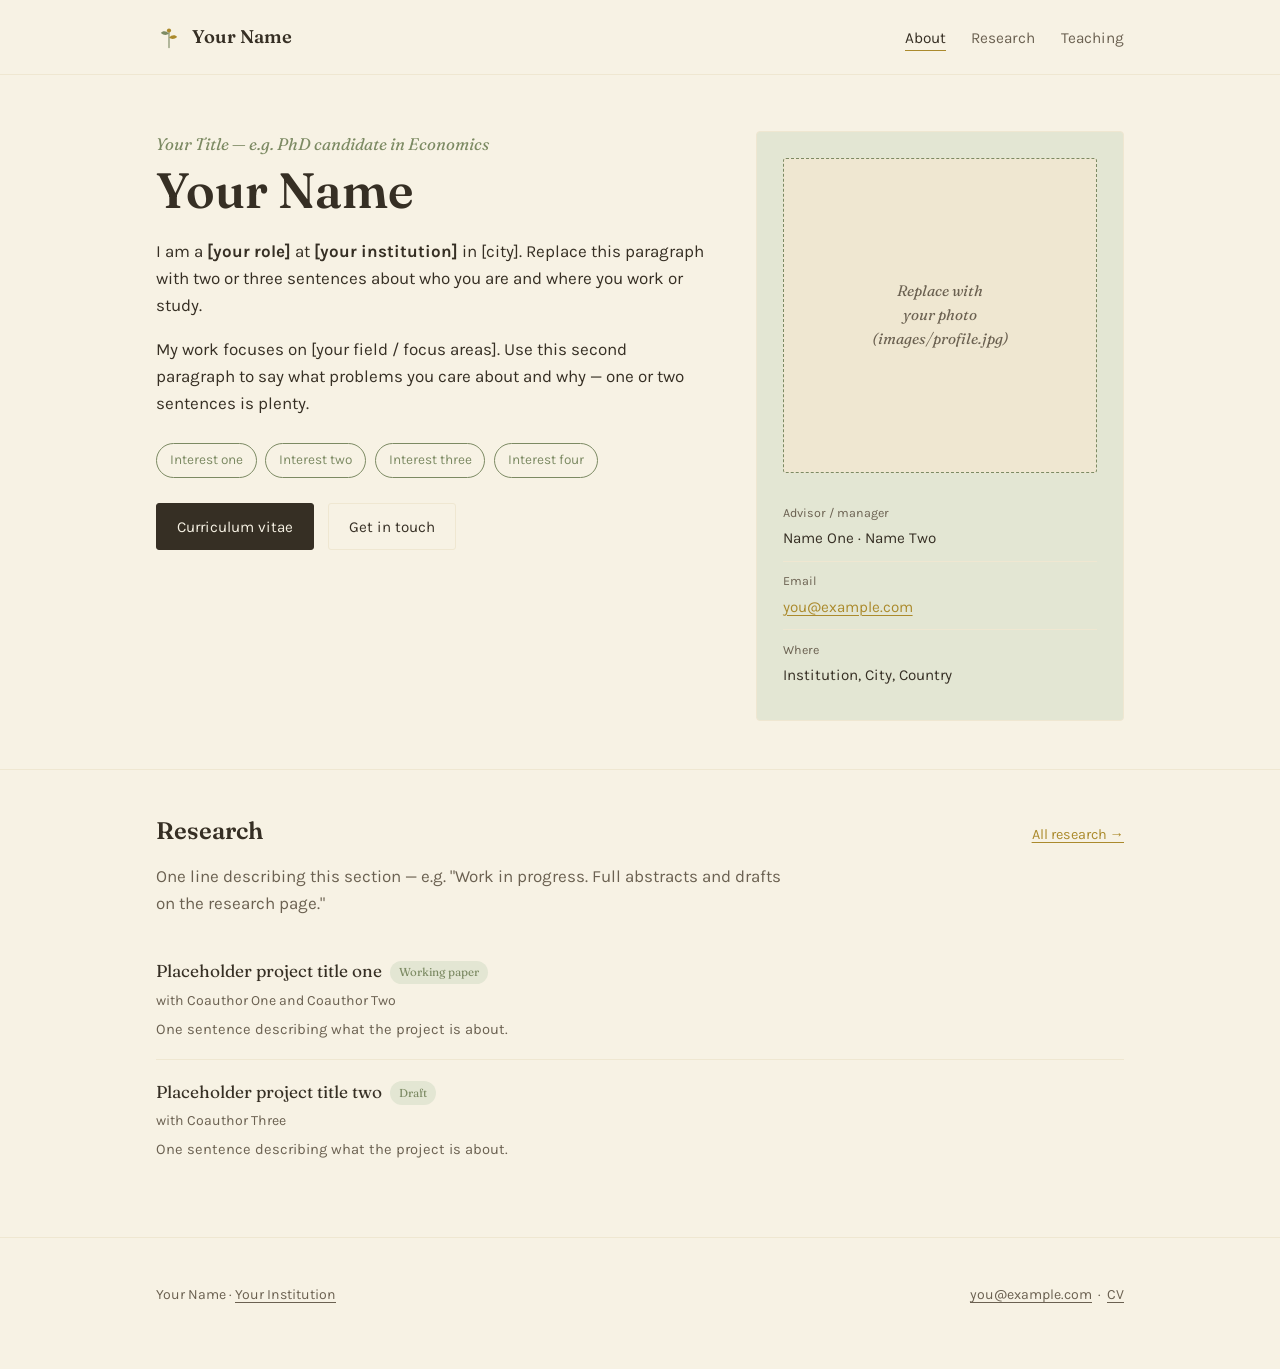
==== index.html @ 19917738 "Add files via upload" ====
<!doctype html>
<html lang="en">
<head>
<meta charset="utf-8">
<meta name="viewport" content="width=device-width, initial-scale=1">
<title>Your Name | Your Title</title>
<meta name="description" content="Short one-line description of who you are and what you do — used for search results and link previews.">
<meta name="theme-color" content="#f7f2e4">
<link rel="preconnect" href="https://fonts.googleapis.com">
<link rel="preconnect" href="https://fonts.gstatic.com" crossorigin>
<link href="https://fonts.googleapis.com/css2?family=Fraunces:ital,wght@0,500;0,600;1,500&family=Karla:wght@400;500;700&display=swap" rel="stylesheet">
<link rel="stylesheet" href="style.css">
</head>
<body>

<header class="site-header">
  <div class="shell">
    <a class="brand" href="index.html">
      <!-- jasmine sprig mark -->
      <svg viewBox="0 0 32 32" fill="none" xmlns="http://www.w3.org/2000/svg" aria-hidden="true">
        <path d="M16 29V9" stroke="#7C8A63" stroke-width="1.4" stroke-linecap="round"/>
        <path d="M16 12c-3-4-8-4-10-1 3 3 7 3 10 1z" fill="#7C8A63"/>
        <path d="M16 17c3-4 8-4 10-1-3 3-7 3-10 1z" fill="#AB8A2C"/>
        <circle cx="16" cy="8" r="2.6" fill="#AB8A2C"/>
      </svg>
      <span>Your Name</span>
    </a>
    <nav class="primary-nav" aria-label="Primary">
      <ul>
        <li><a href="index.html" aria-current="page">About</a></li>
        <li><a href="research.html">Research</a></li>
        <li><a href="teaching.html">Teaching</a></li>
      </ul>
    </nav>
  </div>
</header>

<main id="main">
  <section class="hero">
    <div class="shell hero-grid">
      <div>
        <p class="eyebrow">Your Title — e.g. PhD candidate in Economics</p>
        <h1 class="name">Your Name</h1>
        <div class="bio">
          <p>
            I am a <strong>[your role]</strong> at <strong>[your institution]</strong>
            in [city]. Replace this paragraph with two or three sentences about
            who you are and where you work or study.
          </p>
          <p>
            My work focuses on [your field / focus areas]. Use this second
            paragraph to say what problems you care about and why — one or
            two sentences is plenty.
          </p>
        </div>

        <ul class="tag-list" aria-label="Interests">
          <li>Interest one</li>
          <li>Interest two</li>
          <li>Interest three</li>
          <li>Interest four</li>
        </ul>

        <div class="hero-actions">
          <a class="btn btn-primary" href="files/cv-placeholder.txt">Curriculum vitae</a>
          <a class="btn btn-ghost" href="mailto:you@example.com">Get in touch</a>
        </div>
      </div>

      <aside class="meta-panel" aria-label="Details">
        <div class="avatar">Replace with<br>your photo<br>(images/profile.jpg)</div>
        <dl class="meta-list">
          <div>
            <dt>Advisor / manager</dt>
            <dd>Name One &middot; Name Two</dd>
          </div>
          <div>
            <dt>Email</dt>
            <dd><a href="mailto:you@example.com">you@example.com</a></dd>
          </div>
          <div>
            <dt>Where</dt>
            <dd>Institution, City, Country</dd>
          </div>
        </dl>
      </aside>
    </div>
  </section>

  <section class="block">
    <div class="shell">
      <div class="block-header">
        <h2 class="block-title">Research</h2>
        <a class="see-all" href="research.html">All research &rarr;</a>
      </div>
      <p class="block-intro">One line describing this section — e.g. "Work in progress. Full abstracts and drafts on the research page."</p>

      <ul class="entry-list">
        <li>
          <p class="entry-title"><a href="research.html">Placeholder project title one</a><span class="status-pill">Working paper</span></p>
          <p class="entry-meta">with Coauthor One and Coauthor Two</p>
          <p class="entry-note">One sentence describing what the project is about.</p>
        </li>
        <li>
          <p class="entry-title"><a href="research.html">Placeholder project title two</a><span class="status-pill">Draft</span></p>
          <p class="entry-meta">with Coauthor Three</p>
          <p class="entry-note">One sentence describing what the project is about.</p>
        </li>
      </ul>
    </div>
  </section>
</main>

<footer class="site-footer">
  <div class="shell">
    <p>Your Name &middot; <a href="https://example.edu">Your Institution</a></p>
    <p><a href="mailto:you@example.com">you@example.com</a> &nbsp;&middot;&nbsp; <a href="files/cv-placeholder.txt">CV</a></p>
  </div>
</footer>

</body>
</html>
---- style.css ----
/* ============================================================
   Jasmine tea palette
   ============================================================ */
:root {
  --cream: #f7f2e4;       /* pale jasmine petal — page background */
  --card: #efe7d1;        /* deeper cream — panels, dividers */
  --ink: #362f24;         /* steeped tea, near-black brown — text */
  --ink-soft: #6b6151;    /* faded tea leaf — secondary text */
  --sage: #7c8a63;        /* jasmine leaf green — structure, borders */
  --sage-pale: #e3e6d3;   /* pale leaf tint — subtle backgrounds */
  --gold: #ab8a2c;        /* jasmine blossom gold — the one accent */
  --gold-dim: #ab8a2c33;  /* translucent gold for focus rings */

  --serif: "Fraunces", "Iowan Old Style", Georgia, serif;
  --sans: "Karla", "Helvetica Neue", Arial, sans-serif;

  --measure: 40rem;
}

* { box-sizing: border-box; }

html {
  scroll-behavior: smooth;
}

body {
  margin: 0;
  background: var(--cream);
  color: var(--ink);
  font-family: var(--sans);
  font-size: 17px;
  line-height: 1.6;
  -webkit-font-smoothing: antialiased;
}

a {
  color: var(--gold);
  text-decoration-thickness: 1px;
  text-underline-offset: 3px;
}
a:hover { color: var(--ink); }
a:focus-visible,
button:focus-visible {
  outline: 2px solid var(--gold);
  outline-offset: 3px;
  border-radius: 2px;
}

img { max-width: 100%; display: block; }

/* ============================================================
   Layout shell
   ============================================================ */
.shell {
  max-width: 64rem;
  margin: 0 auto;
  padding: 0 1.75rem;
}

/* ============================================================
   Header / nav — jasmine sprig mark instead of a generic avatar
   ============================================================ */
header.site-header {
  border-bottom: 1px solid var(--card);
}

.site-header .shell {
  display: flex;
  align-items: center;
  justify-content: space-between;
  padding-top: 1.4rem;
  padding-bottom: 1.4rem;
  gap: 1.5rem;
  flex-wrap: wrap;
}

.brand {
  display: flex;
  align-items: center;
  gap: 0.6rem;
  text-decoration: none;
  color: var(--ink);
}

.brand svg { width: 26px; height: 26px; flex-shrink: 0; }
.brand span {
  font-family: var(--serif);
  font-size: 1.15rem;
  font-weight: 600;
}

nav.primary-nav ul {
  list-style: none;
  display: flex;
  gap: 1.6rem;
  margin: 0;
  padding: 0;
}

nav.primary-nav a {
  color: var(--ink-soft);
  text-decoration: none;
  font-size: 0.96rem;
  padding-bottom: 3px;
  border-bottom: 1px solid transparent;
}

nav.primary-nav a:hover,
nav.primary-nav a[aria-current="page"] {
  color: var(--ink);
  border-bottom-color: var(--gold);
}

/* ============================================================
   Hero — asymmetric two-column
   ============================================================ */
.hero {
  padding: 3.5rem 0 3rem;
}

.hero-grid {
  display: grid;
  grid-template-columns: 1.5fr 1fr;
  gap: 3rem;
  align-items: start;
}

.eyebrow {
  font-family: var(--serif);
  font-style: italic;
  color: var(--sage);
  font-size: 1.05rem;
  margin: 0 0 0.35rem;
}

h1.name {
  font-family: var(--serif);
  font-size: clamp(2.2rem, 4vw, 3.1rem);
  font-weight: 600;
  line-height: 1.08;
  margin: 0 0 1.3rem;
  color: var(--ink);
}

.bio {
  max-width: var(--measure);
  color: var(--ink);
}

.bio p { margin: 0 0 1rem; }
.bio strong { color: var(--ink); }

.hero-actions {
  display: flex;
  gap: 0.9rem;
  margin-top: 1.6rem;
  flex-wrap: wrap;
}

.btn {
  display: inline-block;
  padding: 0.65rem 1.25rem;
  border-radius: 3px;
  text-decoration: none;
  font-size: 0.95rem;
  border: 1px solid var(--ink);
}

.btn-primary {
  background: var(--ink);
  color: var(--cream);
}
.btn-primary:hover { background: var(--sage); border-color: var(--sage); color: var(--cream); }

.btn-ghost {
  background: transparent;
  color: var(--ink);
  border-color: var(--card);
}
.btn-ghost:hover { border-color: var(--gold); color: var(--ink); }

/* Meta panel — bordered card, sage hairline, gold rule accent */
.meta-panel {
  background: var(--sage-pale);
  border: 1px solid var(--card);
  border-radius: 4px;
  padding: 1.6rem 1.6rem 1.4rem;
}

.meta-panel .avatar {
  width: 100%;
  aspect-ratio: 1;
  border-radius: 3px;
  background: var(--card);
  display: flex;
  align-items: center;
  justify-content: center;
  color: var(--ink-soft);
  font-family: var(--serif);
  font-style: italic;
  font-size: 0.95rem;
  text-align: center;
  padding: 1rem;
  margin-bottom: 1.3rem;
  border: 1px dashed var(--sage);
}

dl.meta-list {
  margin: 0;
}
dl.meta-list div {
  padding: 0.65rem 0;
  border-top: 1px solid var(--card);
}
dl.meta-list div:first-child { border-top: none; }

dl.meta-list dt {
  font-size: 0.78rem;
  color: var(--ink-soft);
  margin: 0 0 0.15rem;
}
dl.meta-list dd {
  margin: 0;
  font-size: 0.95rem;
  color: var(--ink);
}

/* ============================================================
   Interest tags
   ============================================================ */
ul.tag-list {
  list-style: none;
  display: flex;
  flex-wrap: wrap;
  gap: 0.55rem;
  padding: 0;
  margin: 1.6rem 0 0;
}
ul.tag-list li {
  font-size: 0.85rem;
  padding: 0.35rem 0.8rem;
  border: 1px solid var(--sage);
  border-radius: 999px;
  color: var(--sage);
  background: var(--cream);
}

/* ============================================================
   Section blocks
   ============================================================ */
section.block {
  padding: 2.6rem 0;
  border-top: 1px solid var(--card);
}

.block-header {
  display: flex;
  align-items: baseline;
  justify-content: space-between;
  gap: 1rem;
  margin-bottom: 1.4rem;
}

h2.block-title {
  font-family: var(--serif);
  font-size: 1.5rem;
  font-weight: 600;
  margin: 0;
}

.block-intro {
  color: var(--ink-soft);
  max-width: var(--measure);
  margin: -0.6rem 0 1.4rem;
}

.see-all {
  font-size: 0.9rem;
  white-space: nowrap;
}

/* Entry list — used for research & teaching items */
ul.entry-list {
  list-style: none;
  margin: 0;
  padding: 0;
}

ul.entry-list li {
  padding: 1.1rem 0;
  border-top: 1px solid var(--card);
}
ul.entry-list li:first-child { border-top: none; }

.entry-title {
  font-family: var(--serif);
  font-size: 1.08rem;
  margin: 0 0 0.3rem;
  color: var(--ink);
}
.entry-title a { color: inherit; text-decoration: none; }
.entry-title a:hover { color: var(--gold); }

.entry-meta {
  font-size: 0.88rem;
  color: var(--ink-soft);
  margin: 0 0 0.35rem;
}

.entry-note {
  font-size: 0.92rem;
  color: var(--ink-soft);
  margin: 0;
}

.status-pill {
  display: inline-block;
  font-size: 0.72rem;
  padding: 0.15rem 0.55rem;
  border-radius: 999px;
  background: var(--sage-pale);
  color: var(--sage);
  margin-left: 0.5rem;
  position: relative;
  top: -1px;
}

/* ============================================================
   Placeholder callouts — visible reminders for the user
   ============================================================ */
.placeholder {
  background: #fff9e8;
  border: 1px dashed var(--gold);
  color: #7a6317;
  font-size: 0.85rem;
  padding: 0.5rem 0.75rem;
  border-radius: 3px;
  margin: 0.5rem 0 0;
}

/* ============================================================
   Footer
   ============================================================ */
footer.site-footer {
  border-top: 1px solid var(--card);
  margin-top: 1rem;
}
footer.site-footer .shell {
  padding: 2rem 1.75rem 3rem;
  display: flex;
  justify-content: space-between;
  align-items: center;
  flex-wrap: wrap;
  gap: 1rem;
  color: var(--ink-soft);
  font-size: 0.88rem;
}
footer.site-footer a { color: var(--ink-soft); }
footer.site-footer a:hover { color: var(--gold); }

/* ============================================================
   Responsive
   ============================================================ */
@media (max-width: 720px) {
  .hero-grid { grid-template-columns: 1fr; }
  .meta-panel { order: -1; max-width: 22rem; }
  nav.primary-nav ul { gap: 1.1rem; flex-wrap: wrap; }
}

@media (prefers-reduced-motion: reduce) {
  html { scroll-behavior: auto; }
}
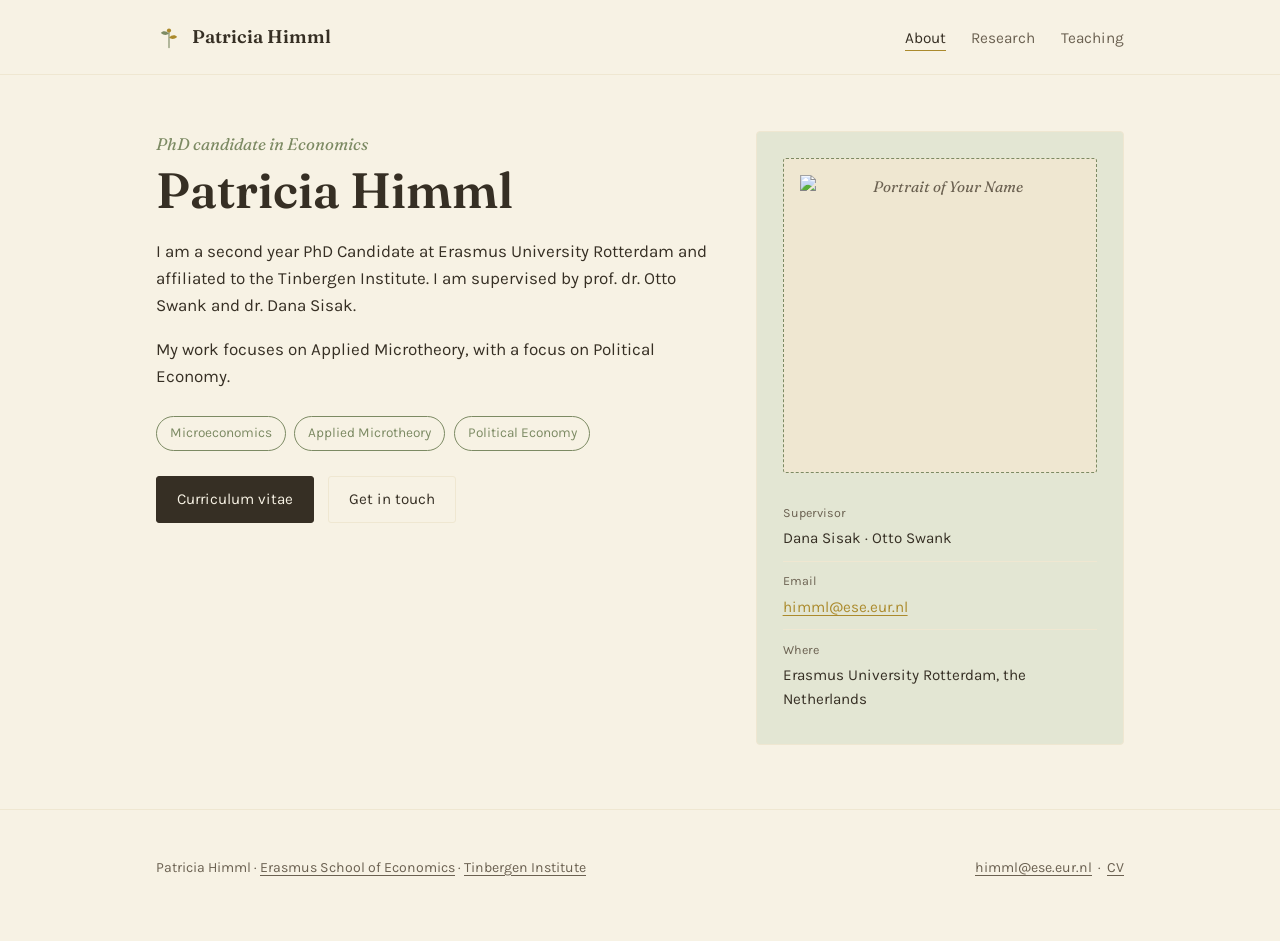
==== commit a24d43b0: "Update index.html" ====
--- a/index.html
+++ b/index.html
@@ -3,8 +3,8 @@
 <head>
 <meta charset="utf-8">
 <meta name="viewport" content="width=device-width, initial-scale=1">
-<title>Your Name | Your Title</title>
-<meta name="description" content="Short one-line description of who you are and what you do — used for search results and link previews.">
+<title>Patricia Himml | PhD Candidate </title>
+<meta name="description" content="I am a PhD candidate in Economics at the Erasmus University Rotterdam and Tinbergen Institute under the supervision of prof. dr. Otto Swank and dr. Dana Sisak. My research focuses on Applied Microtheory with specific focus on Political Economy.">
 <meta name="theme-color" content="#f7f2e4">
 <link rel="preconnect" href="https://fonts.googleapis.com">
 <link rel="preconnect" href="https://fonts.gstatic.com" crossorigin>
@@ -23,7 +23,7 @@
         <path d="M16 17c3-4 8-4 10-1-3 3-7 3-10 1z" fill="#AB8A2C"/>
         <circle cx="16" cy="8" r="2.6" fill="#AB8A2C"/>
       </svg>
-      <span>Your Name</span>
+      <span>Patricia Himml</span>
     </a>
     <nav class="primary-nav" aria-label="Primary">
       <ul>
@@ -39,82 +39,55 @@
   <section class="hero">
     <div class="shell hero-grid">
       <div>
-        <p class="eyebrow">Your Title — e.g. PhD candidate in Economics</p>
-        <h1 class="name">Your Name</h1>
+        <p class="eyebrow">PhD candidate in Economics</p>
+        <h1 class="name">Patricia Himml</h1>
         <div class="bio">
           <p>
-            I am a <strong>[your role]</strong> at <strong>[your institution]</strong>
-            in [city]. Replace this paragraph with two or three sentences about
-            who you are and where you work or study.
+            I am a second year PhD Candidate at Erasmus University Rotterdam and affiliated to the Tinbergen Institute. 
+            I am supervised by prof. dr. Otto Swank and dr. Dana Sisak.
           </p>
           <p>
-            My work focuses on [your field / focus areas]. Use this second
-            paragraph to say what problems you care about and why — one or
-            two sentences is plenty.
+            My work focuses on Applied Microtheory, with a focus on Political Economy.
           </p>
         </div>
 
         <ul class="tag-list" aria-label="Interests">
-          <li>Interest one</li>
-          <li>Interest two</li>
-          <li>Interest three</li>
-          <li>Interest four</li>
+          <li>Microeconomics</li>
+          <li>Applied Microtheory</li>
+          <li>Political Economy</li>
         </ul>
 
         <div class="hero-actions">
-          <a class="btn btn-primary" href="files/cv-placeholder.txt">Curriculum vitae</a>
-          <a class="btn btn-ghost" href="mailto:you@example.com">Get in touch</a>
+          <a class="btn btn-primary" href="files/My_CV.pdf">Curriculum vitae</a>
+          <a class="btn btn-ghost" href="mailto:himml@ese.eur.nl">Get in touch</a>
         </div>
       </div>
 
       <aside class="meta-panel" aria-label="Details">
-        <div class="avatar">Replace with<br>your photo<br>(images/profile.jpg)</div>
+        <img class="avatar" src="images/Himml Patricia.jpg" alt="Portrait of Your Name">
         <dl class="meta-list">
           <div>
-            <dt>Advisor / manager</dt>
-            <dd>Name One &middot; Name Two</dd>
+            <dt>Supervisor</dt>
+            <dd>Dana Sisak &middot; Otto Swank</dd>
           </div>
           <div>
             <dt>Email</dt>
-            <dd><a href="mailto:you@example.com">you@example.com</a></dd>
+            <dd><a href="mailto:himml@ese.eur.nl">himml@ese.eur.nl</a></dd>
           </div>
           <div>
             <dt>Where</dt>
-            <dd>Institution, City, Country</dd>
+            <dd>Erasmus University Rotterdam, the Netherlands</dd>
           </div>
         </dl>
       </aside>
-    </div>
-  </section>
-
-  <section class="block">
-    <div class="shell">
-      <div class="block-header">
-        <h2 class="block-title">Research</h2>
-        <a class="see-all" href="research.html">All research &rarr;</a>
-      </div>
-      <p class="block-intro">One line describing this section — e.g. "Work in progress. Full abstracts and drafts on the research page."</p>
-
-      <ul class="entry-list">
-        <li>
-          <p class="entry-title"><a href="research.html">Placeholder project title one</a><span class="status-pill">Working paper</span></p>
-          <p class="entry-meta">with Coauthor One and Coauthor Two</p>
-          <p class="entry-note">One sentence describing what the project is about.</p>
-        </li>
-        <li>
-          <p class="entry-title"><a href="research.html">Placeholder project title two</a><span class="status-pill">Draft</span></p>
-          <p class="entry-meta">with Coauthor Three</p>
-          <p class="entry-note">One sentence describing what the project is about.</p>
-        </li>
-      </ul>
     </div>
   </section>
 </main>
 
 <footer class="site-footer">
   <div class="shell">
-    <p>Your Name &middot; <a href="https://example.edu">Your Institution</a></p>
-    <p><a href="mailto:you@example.com">you@example.com</a> &nbsp;&middot;&nbsp; <a href="files/cv-placeholder.txt">CV</a></p>
+    <p>Patricia Himml &middot; <a href="https://www.eur.nl/en/ese">Erasmus School of Economics</a> &middot; <a href="https://www.tinbergen.nl/">Tinbergen Institute</a></p>
+    <p><a href="mailto:himml@ese.eur.nl">himml@ese.eur.nl</a> &nbsp;&middot;&nbsp; <a href="files/My_CV.pdf">CV</a></p>
   </div>
 </footer>
 
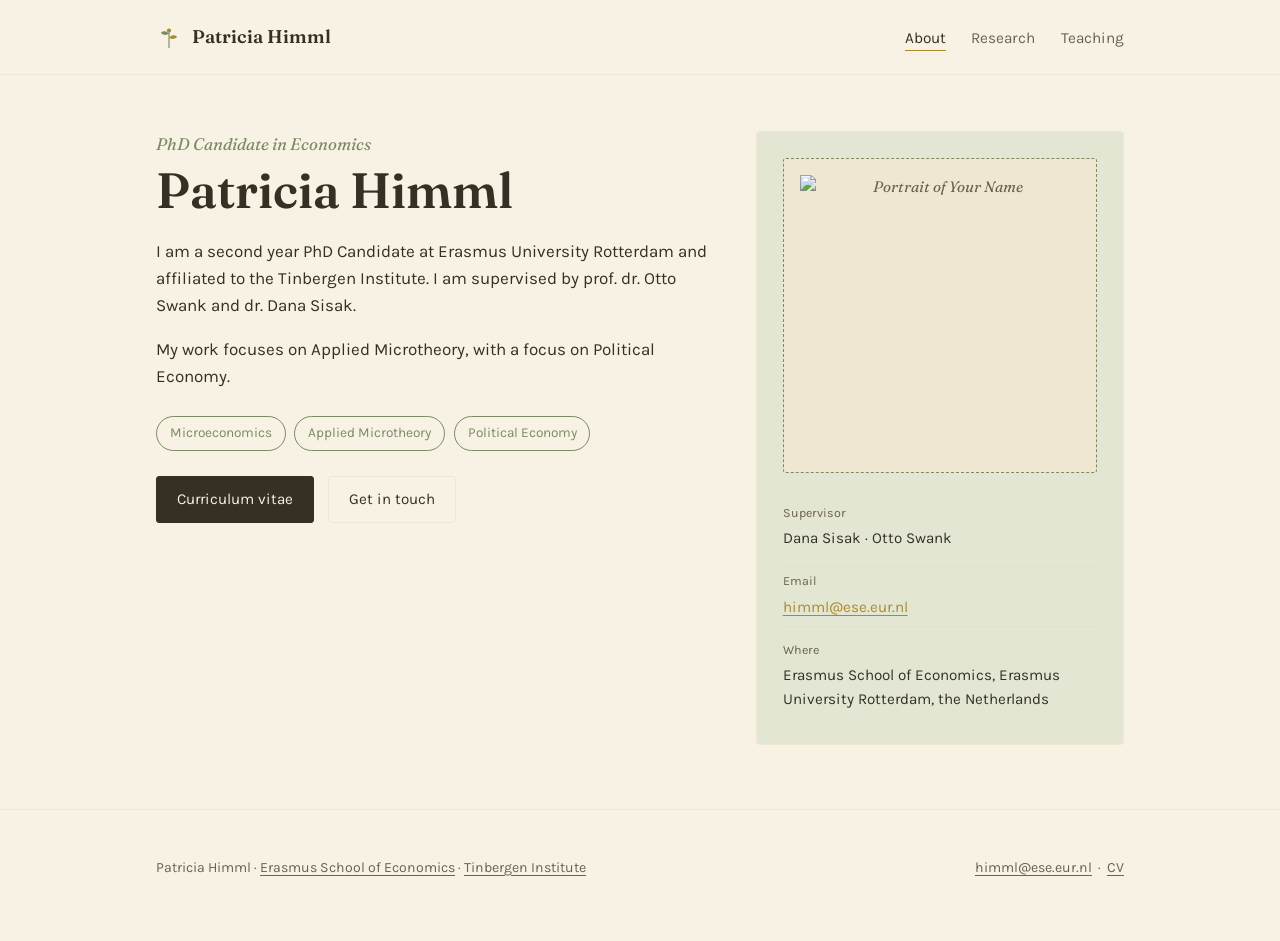
==== commit 26d32dd6: "Update index.html" ====
--- a/index.html
+++ b/index.html
@@ -4,7 +4,7 @@
 <meta charset="utf-8">
 <meta name="viewport" content="width=device-width, initial-scale=1">
 <title>Patricia Himml | PhD Candidate </title>
-<meta name="description" content="I am a PhD candidate in Economics at the Erasmus University Rotterdam and Tinbergen Institute under the supervision of prof. dr. Otto Swank and dr. Dana Sisak. My research focuses on Applied Microtheory with specific focus on Political Economy.">
+<meta name="description" content="I am a PhD Candidate in Economics at the Erasmus University Rotterdam and Tinbergen Institute under the supervision of prof. dr. Otto Swank and dr. Dana Sisak. My research focuses on Applied Microtheory with specific focus on Political Economy.">
 <meta name="theme-color" content="#f7f2e4">
 <link rel="preconnect" href="https://fonts.googleapis.com">
 <link rel="preconnect" href="https://fonts.gstatic.com" crossorigin>
@@ -39,7 +39,7 @@
   <section class="hero">
     <div class="shell hero-grid">
       <div>
-        <p class="eyebrow">PhD candidate in Economics</p>
+        <p class="eyebrow">PhD Candidate in Economics</p>
         <h1 class="name">Patricia Himml</h1>
         <div class="bio">
           <p>
@@ -76,7 +76,7 @@
           </div>
           <div>
             <dt>Where</dt>
-            <dd>Erasmus University Rotterdam, the Netherlands</dd>
+            <dd> Erasmus School of Economics, Erasmus University Rotterdam, the Netherlands</dd>
           </div>
         </dl>
       </aside>
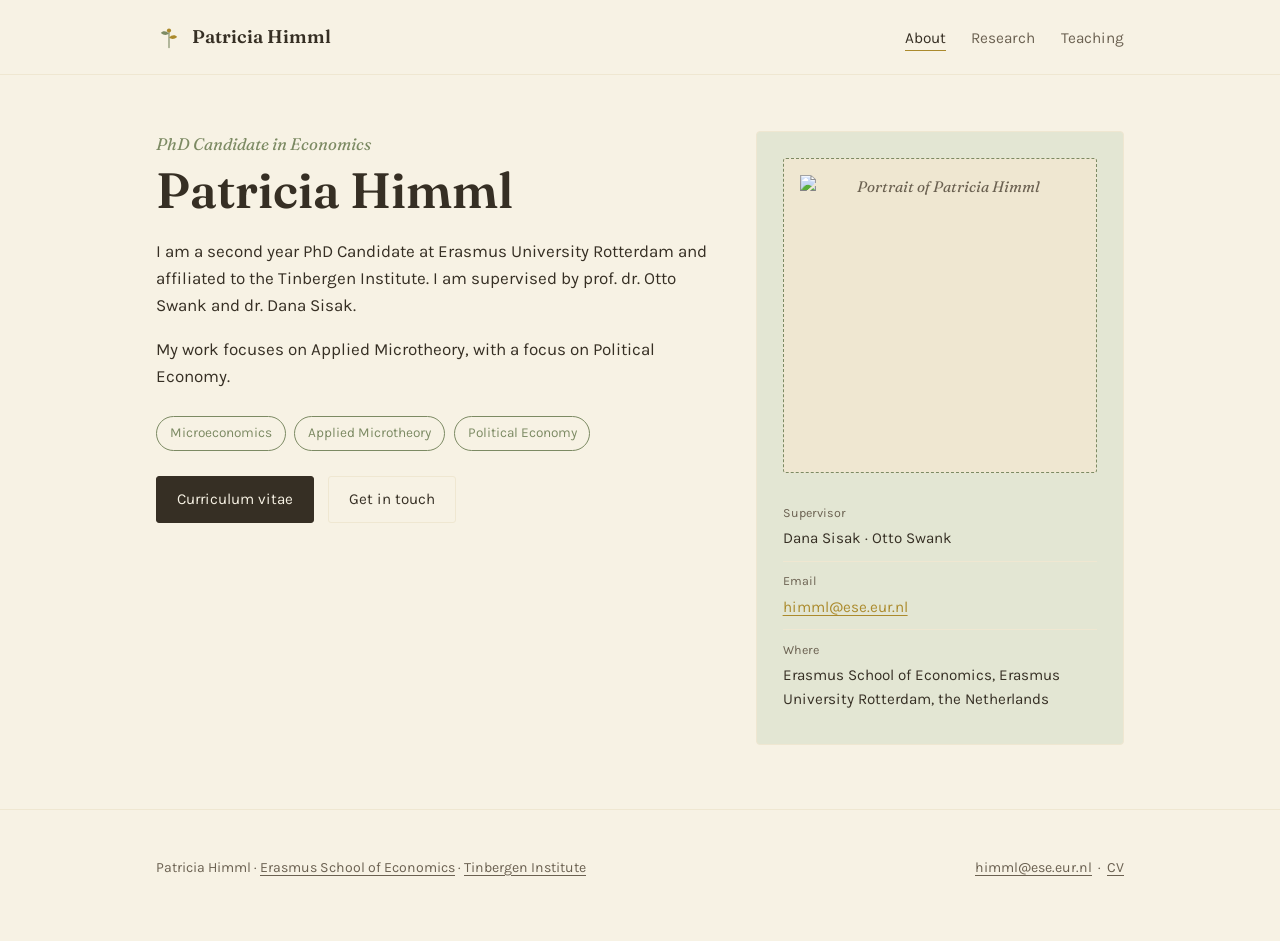
==== commit 1ba5e37b: "Update index.html" ====
--- a/index.html
+++ b/index.html
@@ -64,7 +64,7 @@
       </div>
 
       <aside class="meta-panel" aria-label="Details">
-        <img class="avatar" src="images/Himml Patricia.jpg" alt="Portrait of Your Name">
+        <img class="avatar" src="images/Himml%20Patricia.jpg" alt="Portrait of Patricia Himml">
         <dl class="meta-list">
           <div>
             <dt>Supervisor</dt>
--- a/style.css
+++ b/style.css
@@ -300,6 +300,26 @@
 }
 .entry-title a { color: inherit; text-decoration: none; }
 .entry-title a:hover { color: var(--gold); }
+
+.entry-row {
+  display: flex;
+  justify-content: space-between;
+  align-items: baseline;
+  gap: 1rem;
+}
+.entry-row .entry-title { margin: 0; }
+.entry-year {
+  font-size: 0.92rem;
+  color: var(--ink-soft);
+  white-space: nowrap;
+}
+
+h3.group-title {
+  font-family: var(--serif);
+  font-size: 1.15rem;
+  font-weight: 600;
+  margin: 0 0 1rem;
+}
 
 .entry-meta {
   font-size: 0.88rem;
